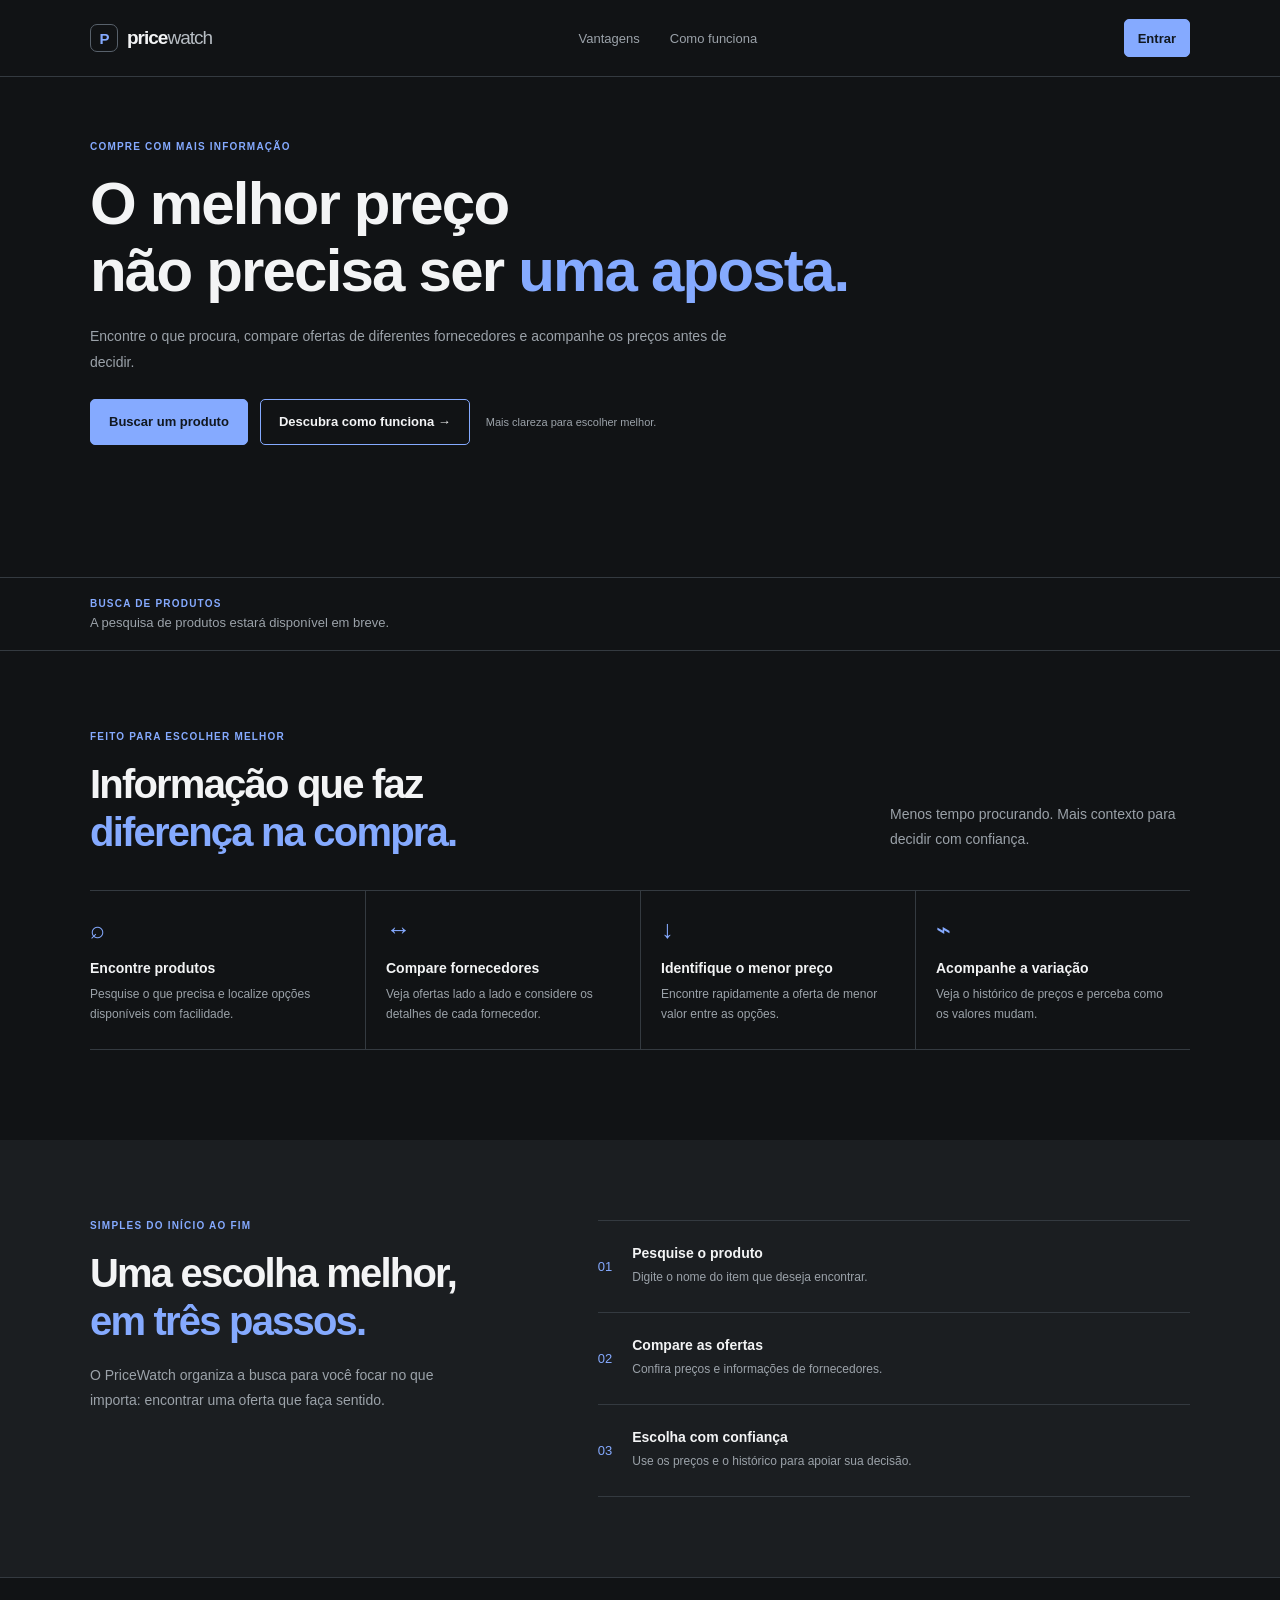
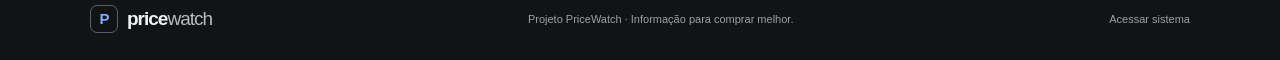
==== templates/index.html @ a95d2dc0 "feat: cria a landing page" ====
<!doctype html>
<html lang="pt-BR">
<head>
  <meta charset="utf-8">
  <meta name="viewport" content="width=device-width, initial-scale=1">
  <meta name="theme-color" content="#111315">
  <meta name="description" content="Encontre produtos, compare ofertas e acompanhe a evolução dos preços com o PriceWatch.">
  <title>PriceWatch — compre com mais informação</title>
  <link rel="stylesheet" href="../static/style.css">
</head>
<body>
  <header class="site-header">
    <nav class="container navigation" aria-label="Navegação principal">
      <a class="brand" href="#inicio" aria-label="PriceWatch, início">
        <span class="brand-mark" aria-hidden="true">P</span>
        <span>price<strong>watch</strong></span>
      </a>
      <div class="navigation-links">
        <a href="#vantagens">Vantagens</a>
        <a href="#como-funciona">Como funciona</a>
      </div>
      <a class="button button-small" href="login.html">Entrar</a>
    </nav>
  </header>

  <main>
    <section class="hero container" id="inicio">
      <div class="hero-copy">
        <p class="eyebrow">COMPRE COM MAIS INFORMAÇÃO</p>
        <h1>O melhor preço<br>não precisa ser <span>uma aposta.</span></h1>
        <p class="hero-description">Encontre o que procura, compare ofertas de diferentes fornecedores e acompanhe os preços antes de decidir.</p>
        <div class="hero-actions">
          <a class="button" href="#busca">Buscar um produto</a>
          <a class="button button-secondary" href="#vantagens">Descubra como funciona →</a>
          <span class="hero-note">Mais clareza para escolher melhor.</span>
        </div>
      </div>
    </section>

    <section class="search-placeholder" id="busca">
      <div class="container">
        <p class="eyebrow">BUSCA DE PRODUTOS</p>
        <p>A pesquisa de produtos estará disponível em breve.</p>
      </div>
    </section>

    <section class="section container" id="vantagens">
      <div class="section-heading">
        <div>
          <p class="eyebrow">FEITO PARA ESCOLHER MELHOR</p>
          <h2>Informação que faz<br><span>diferença na compra.</span></h2>
        </div>
        <p>Menos tempo procurando. Mais contexto para decidir com confiança.</p>
      </div>

      <div class="benefit-list">
        <article class="benefit">
          <span class="benefit-symbol" aria-hidden="true">⌕</span>
          <h3>Encontre produtos</h3>
          <p>Pesquise o que precisa e localize opções disponíveis com facilidade.</p>
        </article>
        <article class="benefit">
          <span class="benefit-symbol" aria-hidden="true">↔</span>
          <h3>Compare fornecedores</h3>
          <p>Veja ofertas lado a lado e considere os detalhes de cada fornecedor.</p>
        </article>
        <article class="benefit">
          <span class="benefit-symbol" aria-hidden="true">↓</span>
          <h3>Identifique o menor preço</h3>
          <p>Encontre rapidamente a oferta de menor valor entre as opções.</p>
        </article>
        <article class="benefit">
          <span class="benefit-symbol" aria-hidden="true">⌁</span>
          <h3>Acompanhe a variação</h3>
          <p>Veja o histórico de preços e perceba como os valores mudam.</p>
        </article>
      </div>
    </section>

    <section class="how-it-works" id="como-funciona">
      <div class="container how-content">
        <div class="how-heading">
          <p class="eyebrow">SIMPLES DO INÍCIO AO FIM</p>
          <h2>Uma escolha melhor,<br><span>em três passos.</span></h2>
          <p>O PriceWatch organiza a busca para você focar no que importa: encontrar uma oferta que faça sentido.</p>
        </div>
        <ol class="steps">
          <li><span>01</span><div><h3>Pesquise o produto</h3><p>Digite o nome do item que deseja encontrar.</p></div></li>
          <li><span>02</span><div><h3>Compare as ofertas</h3><p>Confira preços e informações de fornecedores.</p></div></li>
          <li><span>03</span><div><h3>Escolha com confiança</h3><p>Use os preços e o histórico para apoiar sua decisão.</p></div></li>
        </ol>
      </div>
    </section>
  </main>

  <footer class="site-footer">
    <div class="container footer-content">
      <a class="brand" href="#inicio"><span class="brand-mark" aria-hidden="true">P</span><span>price<strong>watch</strong></span></a>
      <p>Projeto PriceWatch · Informação para comprar melhor.</p>
      <a class="footer-link" href="login.html">Acessar sistema</a>
    </div>
  </footer>

  <script src="../static/script.js"></script>
</body>
</html>
---- static/style.css ----
:root {
  --background: #111315;
  --surface: #1b1e21;
  --border: #343a40;
  --text: #f3f4f5;
  --muted: #9ba2a9;
  --blue: #85aaff;
}

* {
  box-sizing: border-box;
}

body {
  margin: 0;
  background: var(--background);
  color: var(--text);
  font-family: Arial, Helvetica, sans-serif;
}

a {
  color: inherit;
  text-decoration: none;
}

button {
  font: inherit;
}

.container {
  width: min(1100px, calc(100% - 48px));
  margin: 0 auto;
}

.site-header {
  border-bottom: 1px solid var(--border);
}

.navigation,
.navigation-links,
.brand,
.footer-content {
  display: flex;
  align-items: center;
}

.navigation {
  min-height: 76px;
  justify-content: space-between;
}

.brand {
  gap: 9px;
  font-size: 19px;
  font-weight: 700;
  letter-spacing: -1px;
}

.brand strong {
  color: #b7bdc3;
  font-weight: 400;
}

.brand-mark {
  width: 28px;
  height: 28px;
  display: grid;
  place-items: center;
  border: 1px solid #58616b;
  border-radius: 7px;
  color: var(--blue);
  font-size: 15px;
}

.navigation-links {
  gap: 30px;
  color: var(--muted);
  font-size: 13px;
}

.navigation-links a:hover,
.footer-link:hover {
  color: var(--text);
}

.button {
  min-height: 46px;
  padding: 0 18px;
  display: inline-flex;
  align-items: center;
  border: 1px solid var(--blue);
  border-radius: 5px;
  background: var(--blue);
  color: #111820;
  font-size: 13px;
  font-weight: 700;
  cursor: pointer;
}

.button-small {
  min-height: 38px;
  padding: 0 13px;
}

.hero {
  min-height: 500px;
  padding-top: 64px;
  padding-bottom: 64px;
}

.eyebrow {
  margin: 0 0 18px;
  color: var(--blue);
  font-size: 10px;
  font-weight: 700;
  letter-spacing: 1.2px;
}

h1,
h2,
h3,
p {
  margin-top: 0;
}

h1,
h2 {
  font-weight: 700;
  letter-spacing: -1.8px;
}

.hero h1 {
  max-width: 800px;
  margin-bottom: 20px;
  font-size: clamp(40px, 5vw, 60px);
  line-height: 1.12;
}

h1 span,
h2 span {
  color: var(--blue);
}

.hero-description,
.section-heading > p,
.how-heading > p:last-child {
  color: var(--muted);
  font-size: 14px;
  line-height: 1.8;
}

.hero-description {
  max-width: 680px;
  margin-bottom: 24px;
}

.hero-actions {
  display: flex;
  align-items: center;
  flex-wrap: wrap;
  gap: 12px;
}

.hero-note {
  margin: 0 0 0 4px;
  color: var(--muted);
  font-size: 11px;
}

.button-secondary {
  background: transparent;
  color: var(--text);
}

.search-placeholder {
  padding: 20px 0;
  border-top: 1px solid var(--border);
  border-bottom: 1px solid var(--border);
}

.search-placeholder .eyebrow {
  margin-bottom: 6px;
}

.search-placeholder p:last-child {
  margin: 0;
  color: var(--muted);
  font-size: 13px;
}

.section {
  padding-top: 80px;
  padding-bottom: 90px;
}

.section-heading {
  margin-bottom: 34px;
  display: flex;
  align-items: end;
  justify-content: space-between;
  gap: 30px;
}

.section-heading h2,
.how-heading h2 {
  margin-bottom: 0;
  font-size: 40px;
  line-height: 1.2;
}

.section-heading > p {
  max-width: 300px;
  margin-bottom: 4px;
}

.benefit-list {
  display: grid;
  grid-template-columns: repeat(4, 1fr);
  border-top: 1px solid var(--border);
  border-bottom: 1px solid var(--border);
}

.benefit {
  padding: 24px 20px 24px 0;
}

.benefit + .benefit {
  padding-left: 20px;
  border-left: 1px solid var(--border);
}

.benefit-symbol {
  color: var(--blue);
  font-size: 25px;
}

.benefit h3,
.steps h3 {
  margin: 16px 0 8px;
  font-size: 14px;
}

.benefit p,
.steps p {
  margin: 0;
  color: var(--muted);
  font-size: 12px;
  line-height: 1.7;
}

.how-it-works {
  padding: 80px 0;
  background: var(--surface);
}

.how-content {
  display: grid;
  grid-template-columns: 0.85fr 1.15fr;
  gap: 70px;
}

.how-heading h2 {
  margin-bottom: 18px;
}

.how-heading > p:last-child {
  max-width: 360px;
}

.steps {
  margin: 0;
  padding: 0;
  list-style: none;
  border-top: 1px solid var(--border);
}

.steps li {
  min-height: 92px;
  display: flex;
  align-items: center;
  gap: 20px;
  border-bottom: 1px solid var(--border);
}

.steps li > span {
  color: var(--blue);
  font-size: 13px;
}

.steps h3 {
  margin: 0 0 6px;
}

.site-footer {
  border-top: 1px solid var(--border);
}

.footer-content {
  min-height: 82px;
  justify-content: space-between;
  gap: 20px;
}

.footer-content p,
.footer-link {
  margin: 0;
  color: var(--muted);
  font-size: 11px;
}

.footer-link {
  padding: 0;
  border: 0;
  background: none;
  cursor: pointer;
}

@media (max-width: 700px) {
  .container {
    width: min(100% - 36px, 520px);
  }

  .navigation {
    min-height: 68px;
  }

  .navigation-links {
    display: none;
  }

  .hero {
    min-height: 0;
    padding-top: 60px;
    padding-bottom: 60px;
  }

  .hero h1 {
    font-size: clamp(40px, 10vw, 54px);
  }

  .section,
  .how-it-works {
    padding-top: 64px;
    padding-bottom: 64px;
  }

  .section-heading,
  .how-content {
    display: block;
  }

  .section-heading > p {
    margin-top: 16px;
  }

  .section-heading h2,
  .how-heading h2 {
    font-size: 34px;
  }

  .hero-note {
    width: 100%;
    margin: 0;
  }

  .benefit-list {
    grid-template-columns: 1fr 1fr;
  }

  .benefit {
    padding: 20px 12px 20px 0;
  }

  .benefit + .benefit {
    padding-left: 12px;
  }

  .benefit:nth-child(3) {
    padding-left: 0;
    border-left: 0;
  }

  .benefit:nth-child(n + 3) {
    border-top: 1px solid var(--border);
  }

  .how-heading {
    margin-bottom: 28px;
  }

  .footer-content {
    min-height: 100px;
    flex-wrap: wrap;
    padding: 18px 0;
  }

  .footer-content p {
    order: 1;
    width: 100%;
  }
}
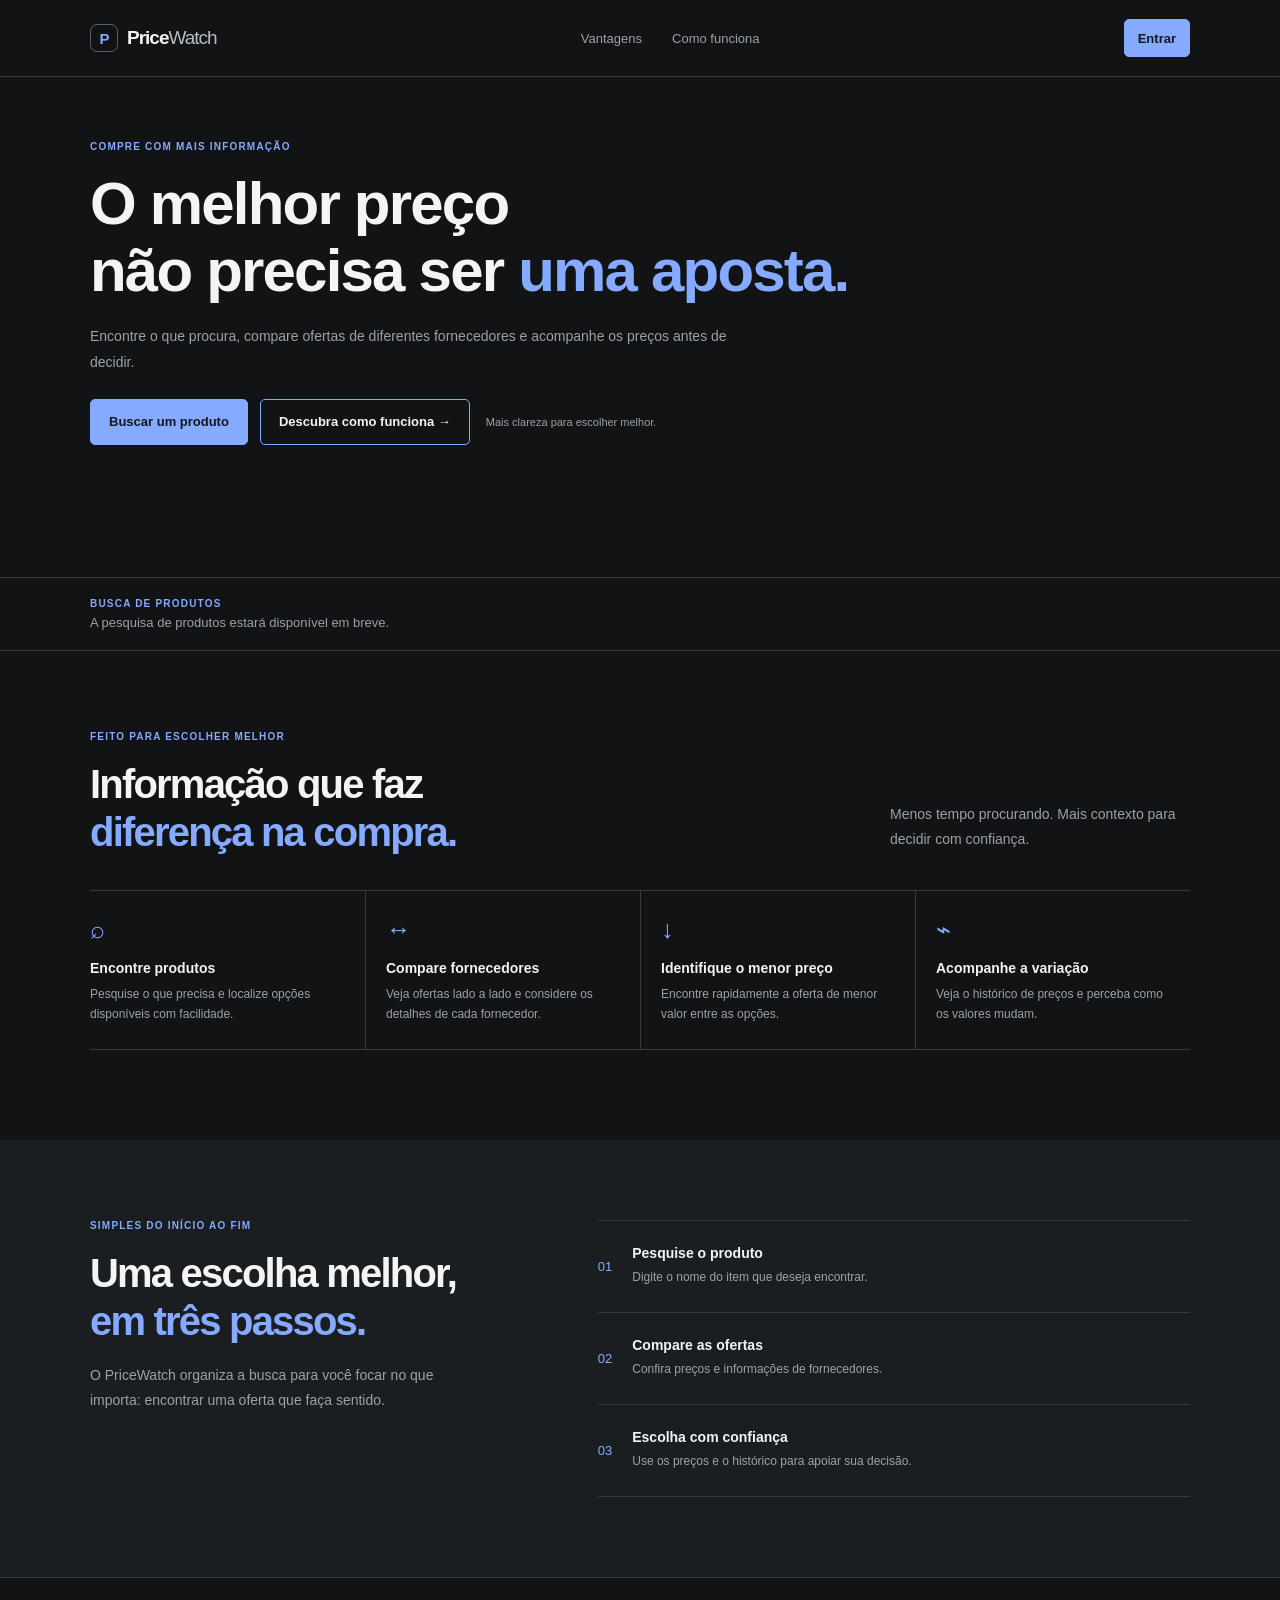
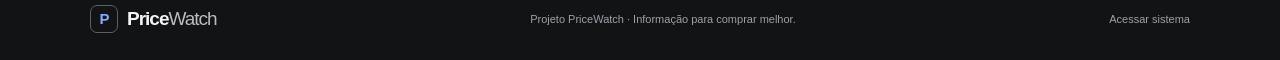
==== commit 772e202e: "fix: ajuste no nome da pagina" ====
--- a/templates/index.html
+++ b/templates/index.html
@@ -13,7 +13,7 @@
     <nav class="container navigation" aria-label="Navegação principal">
       <a class="brand" href="#inicio" aria-label="PriceWatch, início">
         <span class="brand-mark" aria-hidden="true">P</span>
-        <span>price<strong>watch</strong></span>
+        <span>Price<strong>Watch</strong></span>
       </a>
       <div class="navigation-links">
         <a href="#vantagens">Vantagens</a>
@@ -30,7 +30,7 @@
         <h1>O melhor preço<br>não precisa ser <span>uma aposta.</span></h1>
         <p class="hero-description">Encontre o que procura, compare ofertas de diferentes fornecedores e acompanhe os preços antes de decidir.</p>
         <div class="hero-actions">
-          <a class="button" href="#busca">Buscar um produto</a>
+          <a class="button" href="dashboard.html">Buscar um produto</a>
           <a class="button button-secondary" href="#vantagens">Descubra como funciona →</a>
           <span class="hero-note">Mais clareza para escolher melhor.</span>
         </div>
@@ -95,7 +95,7 @@
 
   <footer class="site-footer">
     <div class="container footer-content">
-      <a class="brand" href="#inicio"><span class="brand-mark" aria-hidden="true">P</span><span>price<strong>watch</strong></span></a>
+      <a class="brand" href="#inicio"><span class="brand-mark" aria-hidden="true">P</span><span>Price<strong>Watch</strong></span></a>
       <p>Projeto PriceWatch · Informação para comprar melhor.</p>
       <a class="footer-link" href="login.html">Acessar sistema</a>
     </div>
